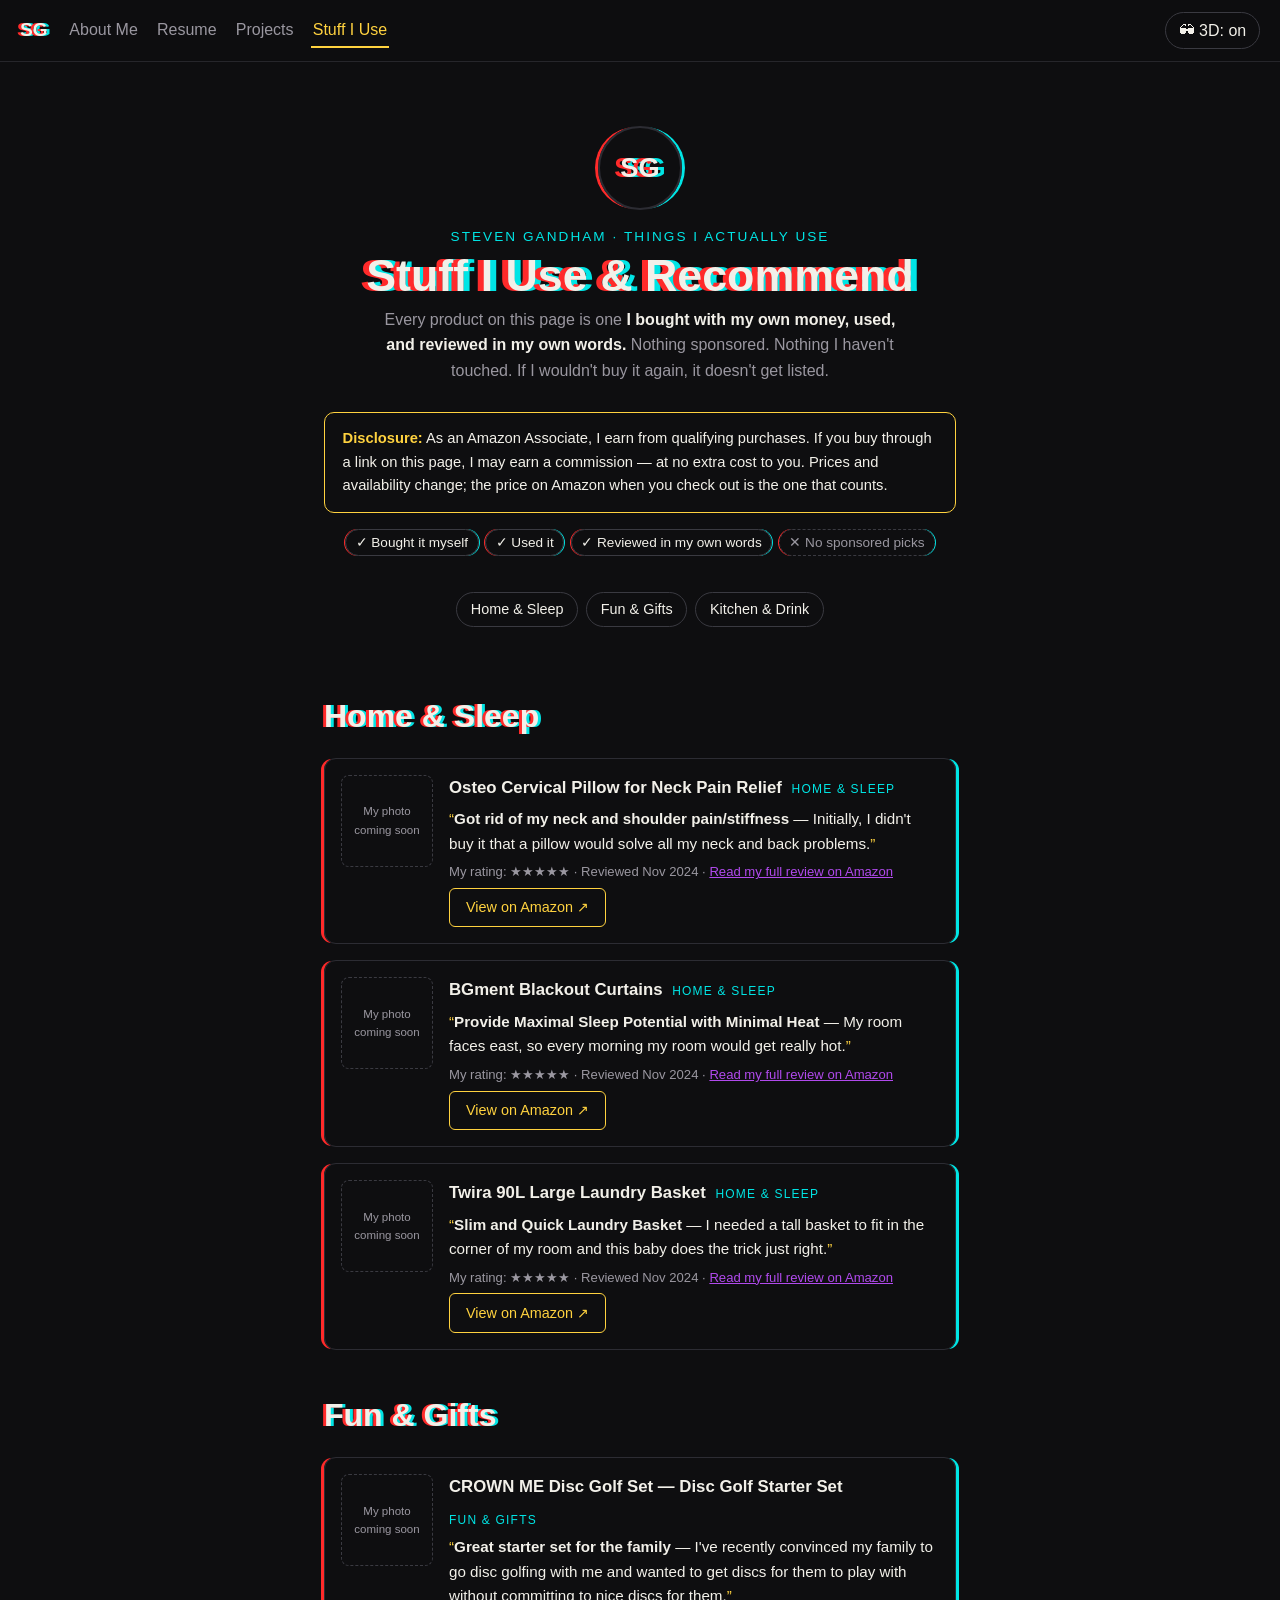
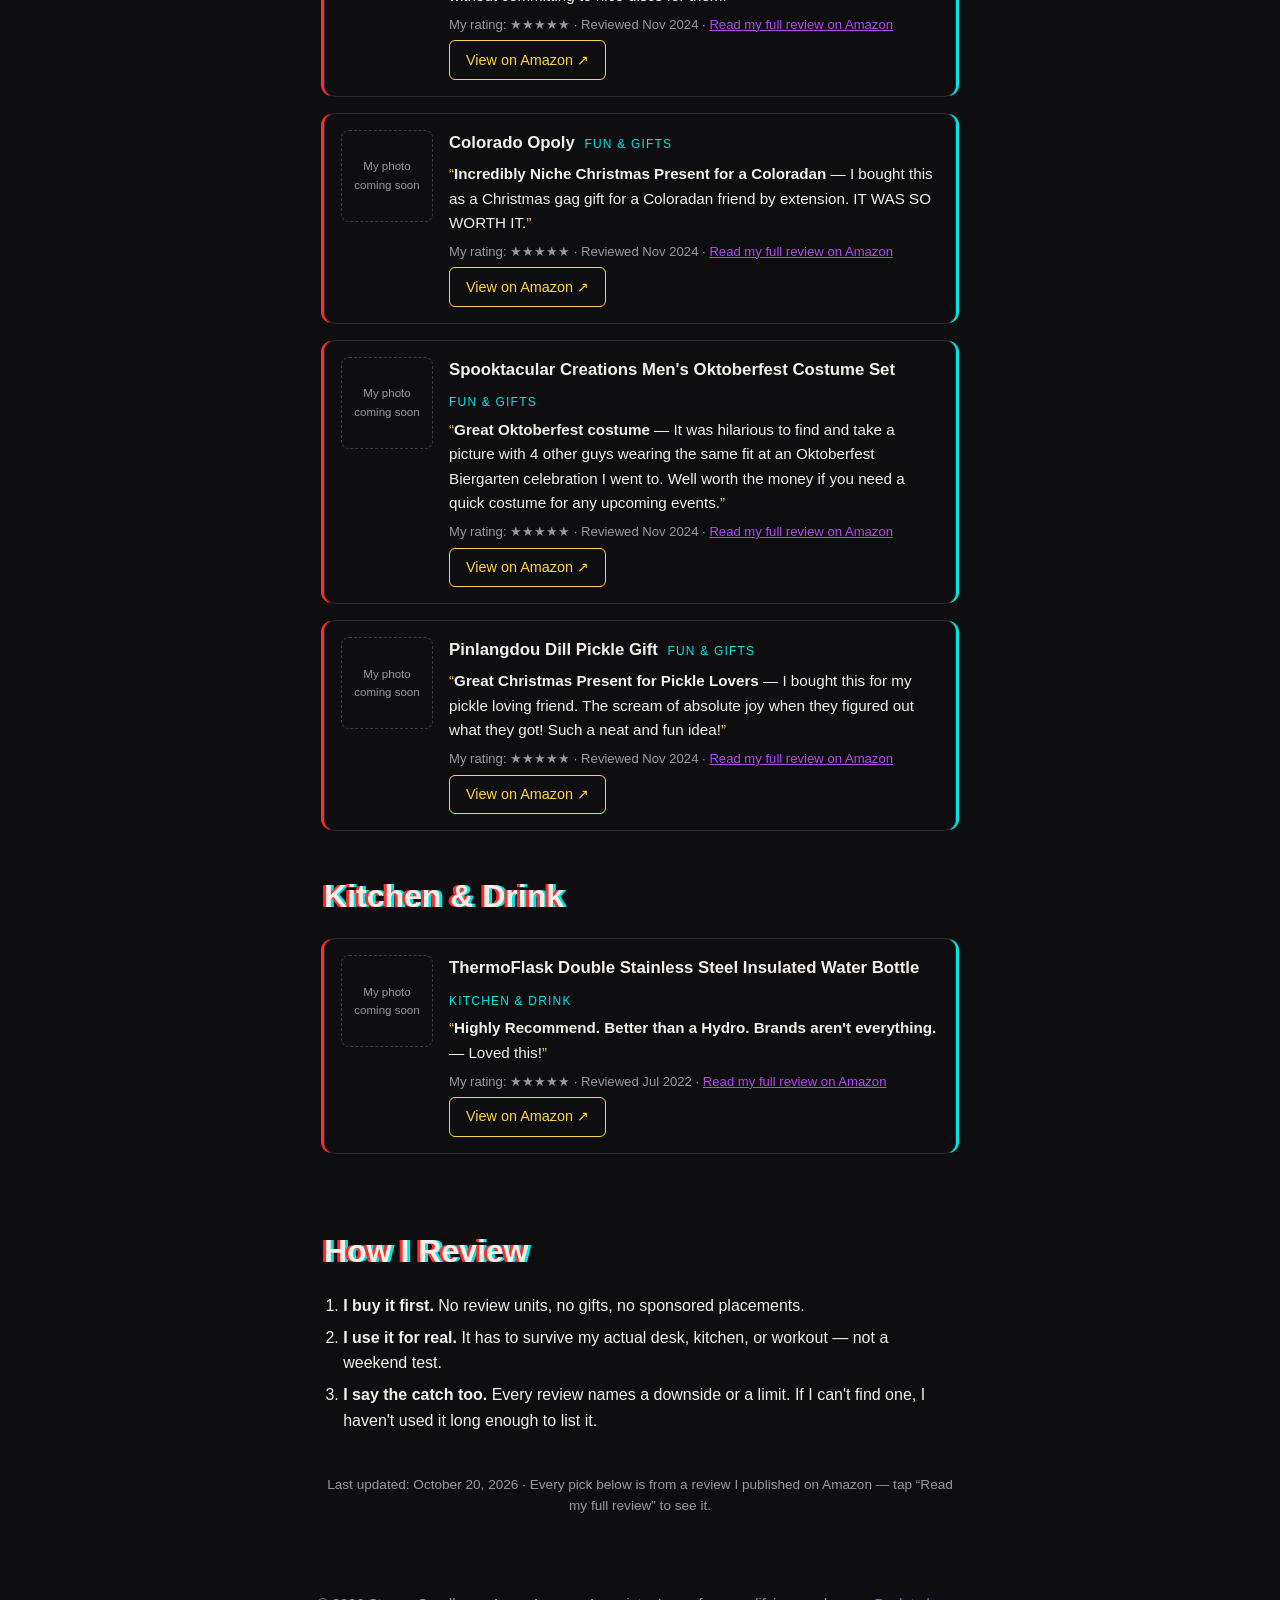
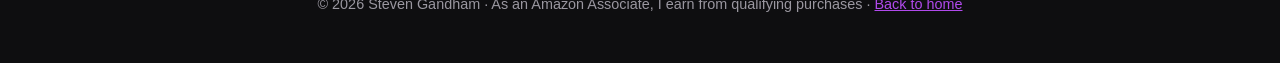
==== amazon/index.html @ 06727a0f "Add Stuff I Use page (/stuff-i-use) with Amazon Associates picks - New stuff-i-use/index.html: 8 pro" ====
<!DOCTYPE html>
<html lang="en">
<head>
  <meta charset="UTF-8">
  <title>Stuff I Use — Steven Gandham</title>
  <meta http-equiv="refresh" content="0; url=/stuff-i-use">
  <link rel="canonical" href="https://stevengandham.com/stuff-i-use">
</head>
<body>
  <p>This page moved to <a href="/stuff-i-use">Stuff I Use</a>.</p>
</body>
</html>
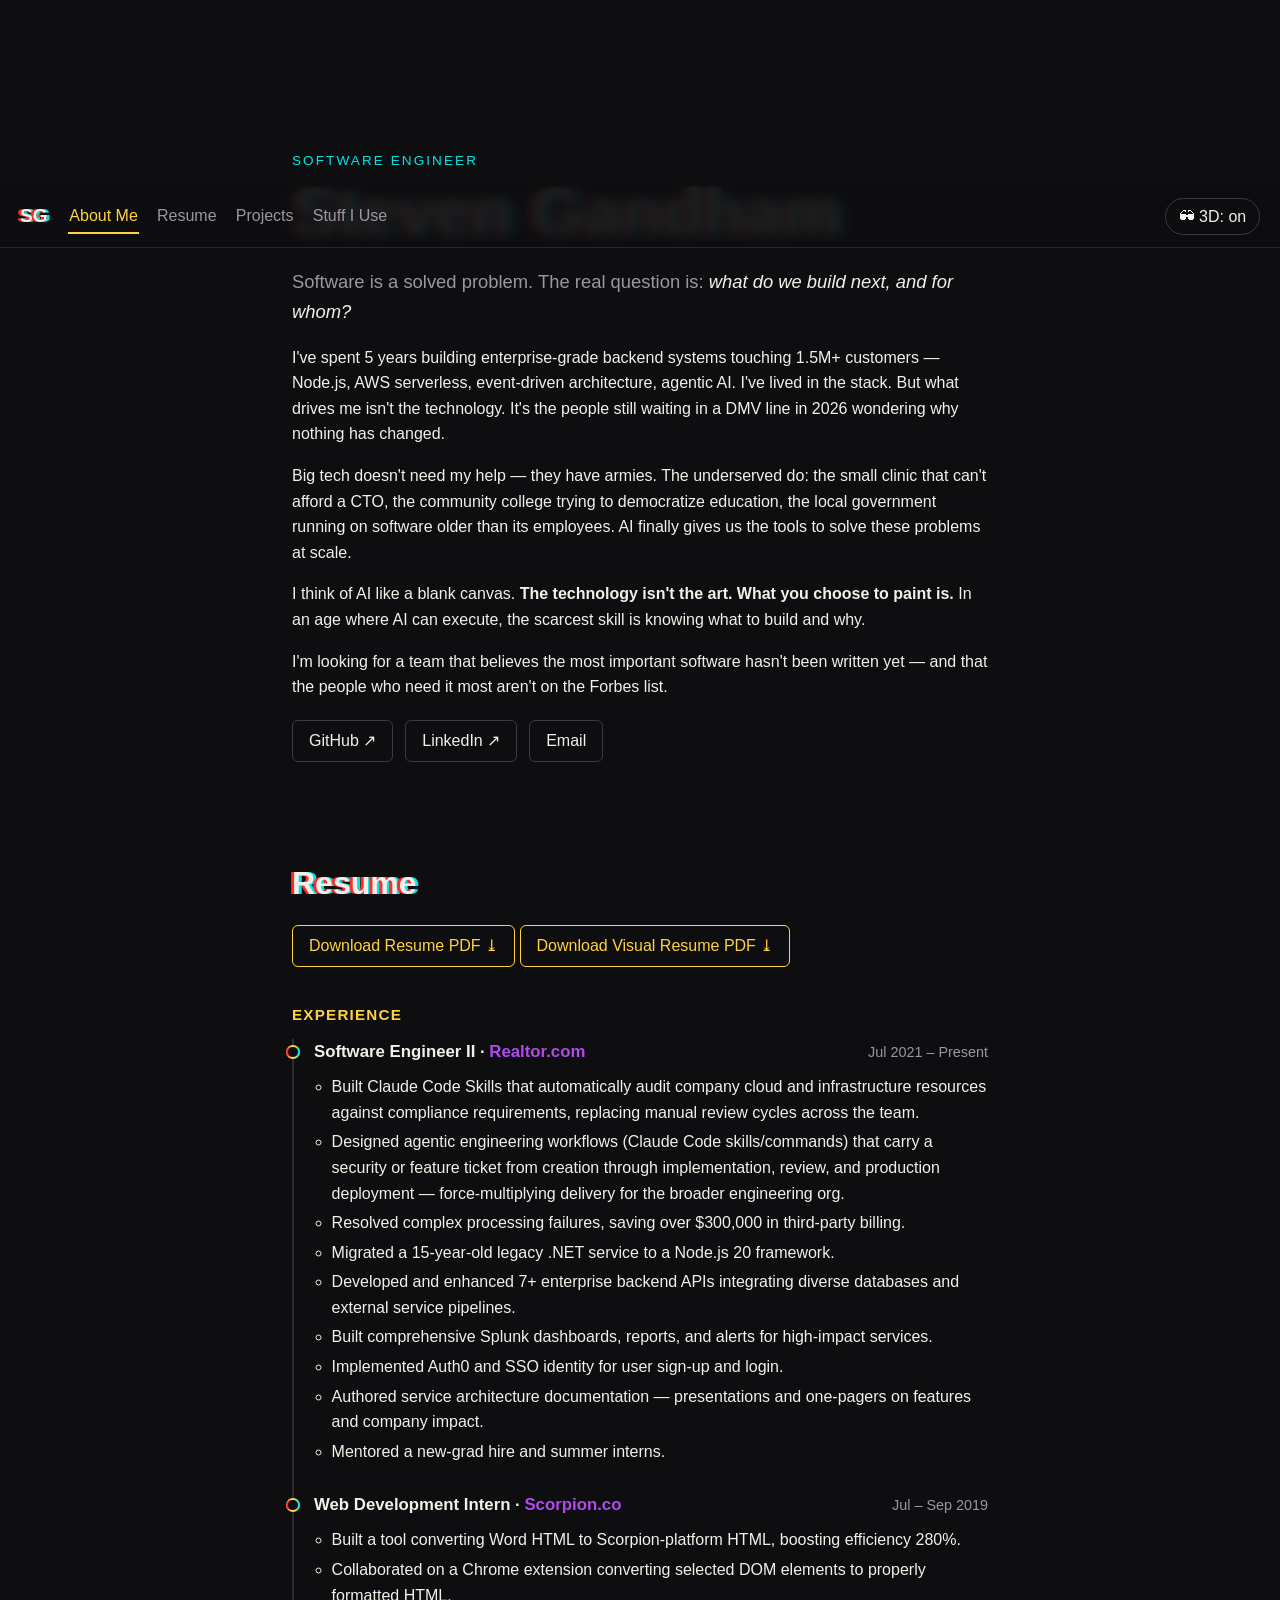
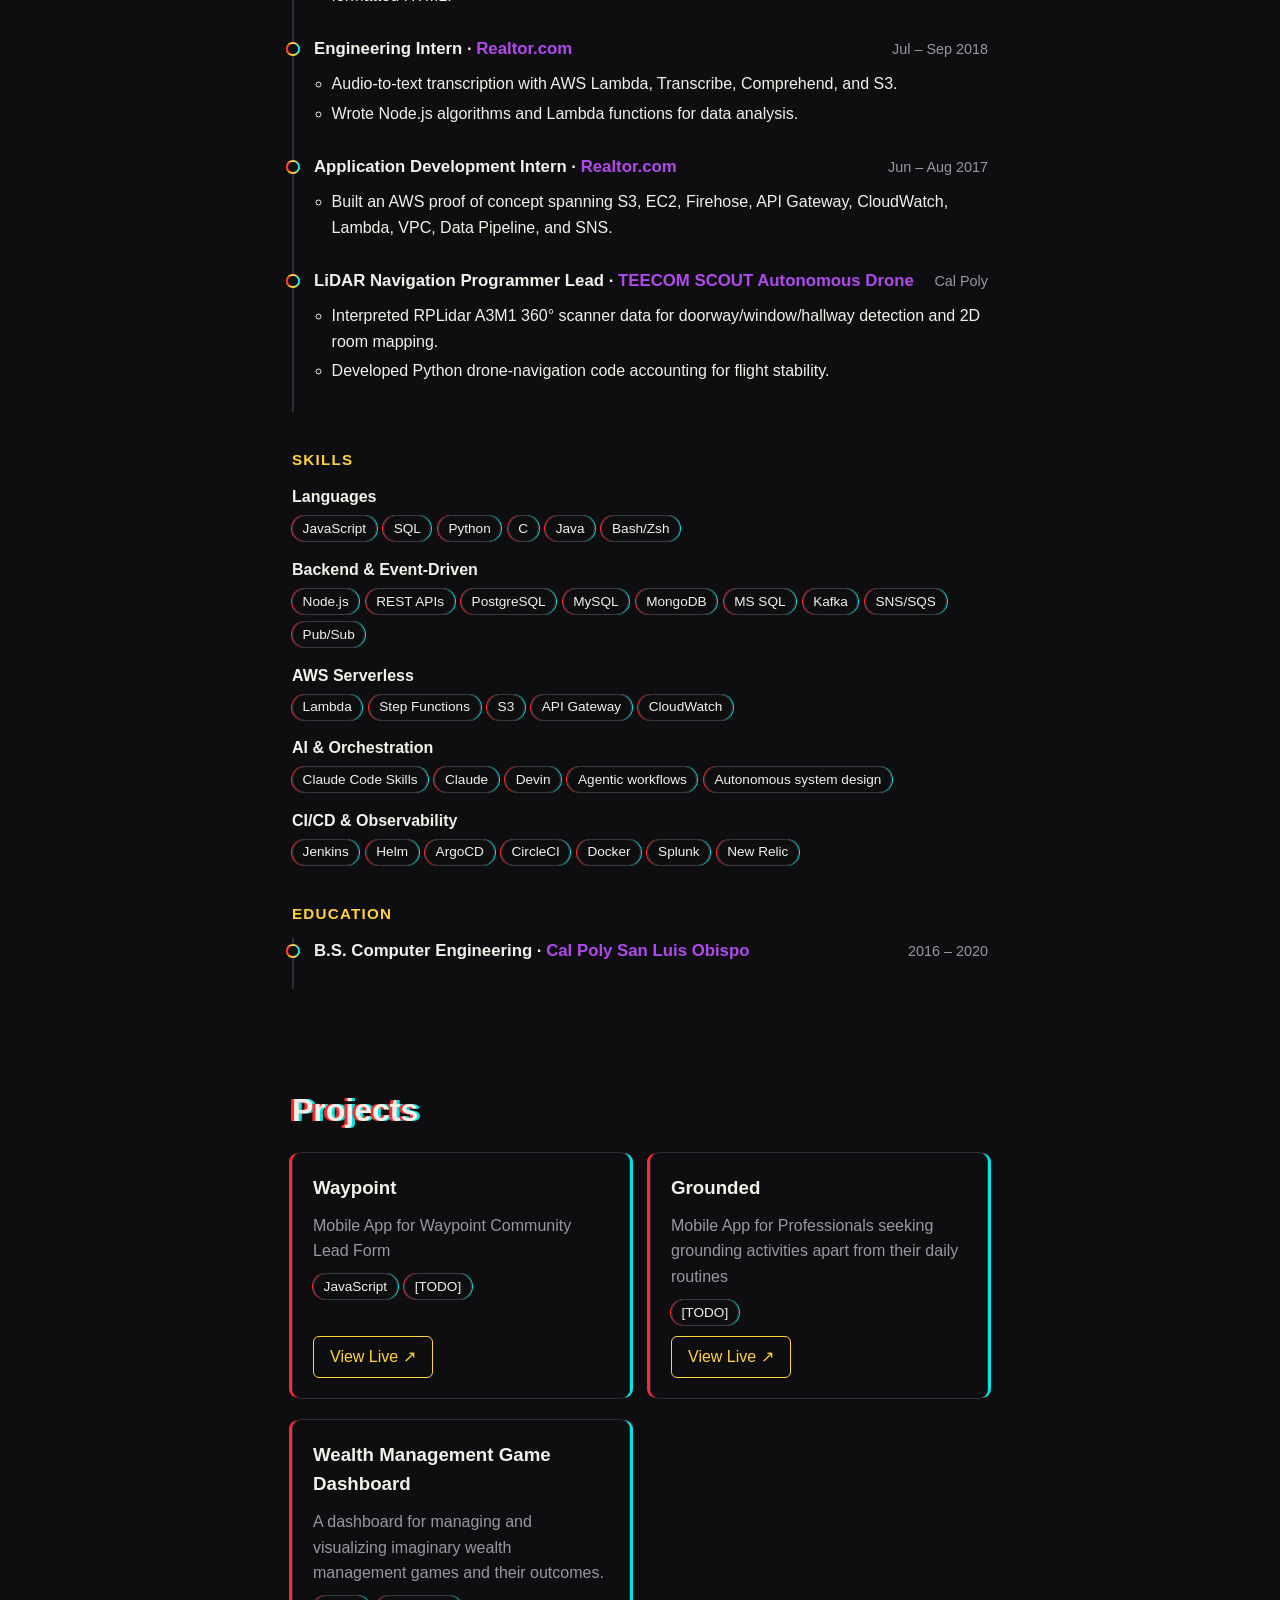
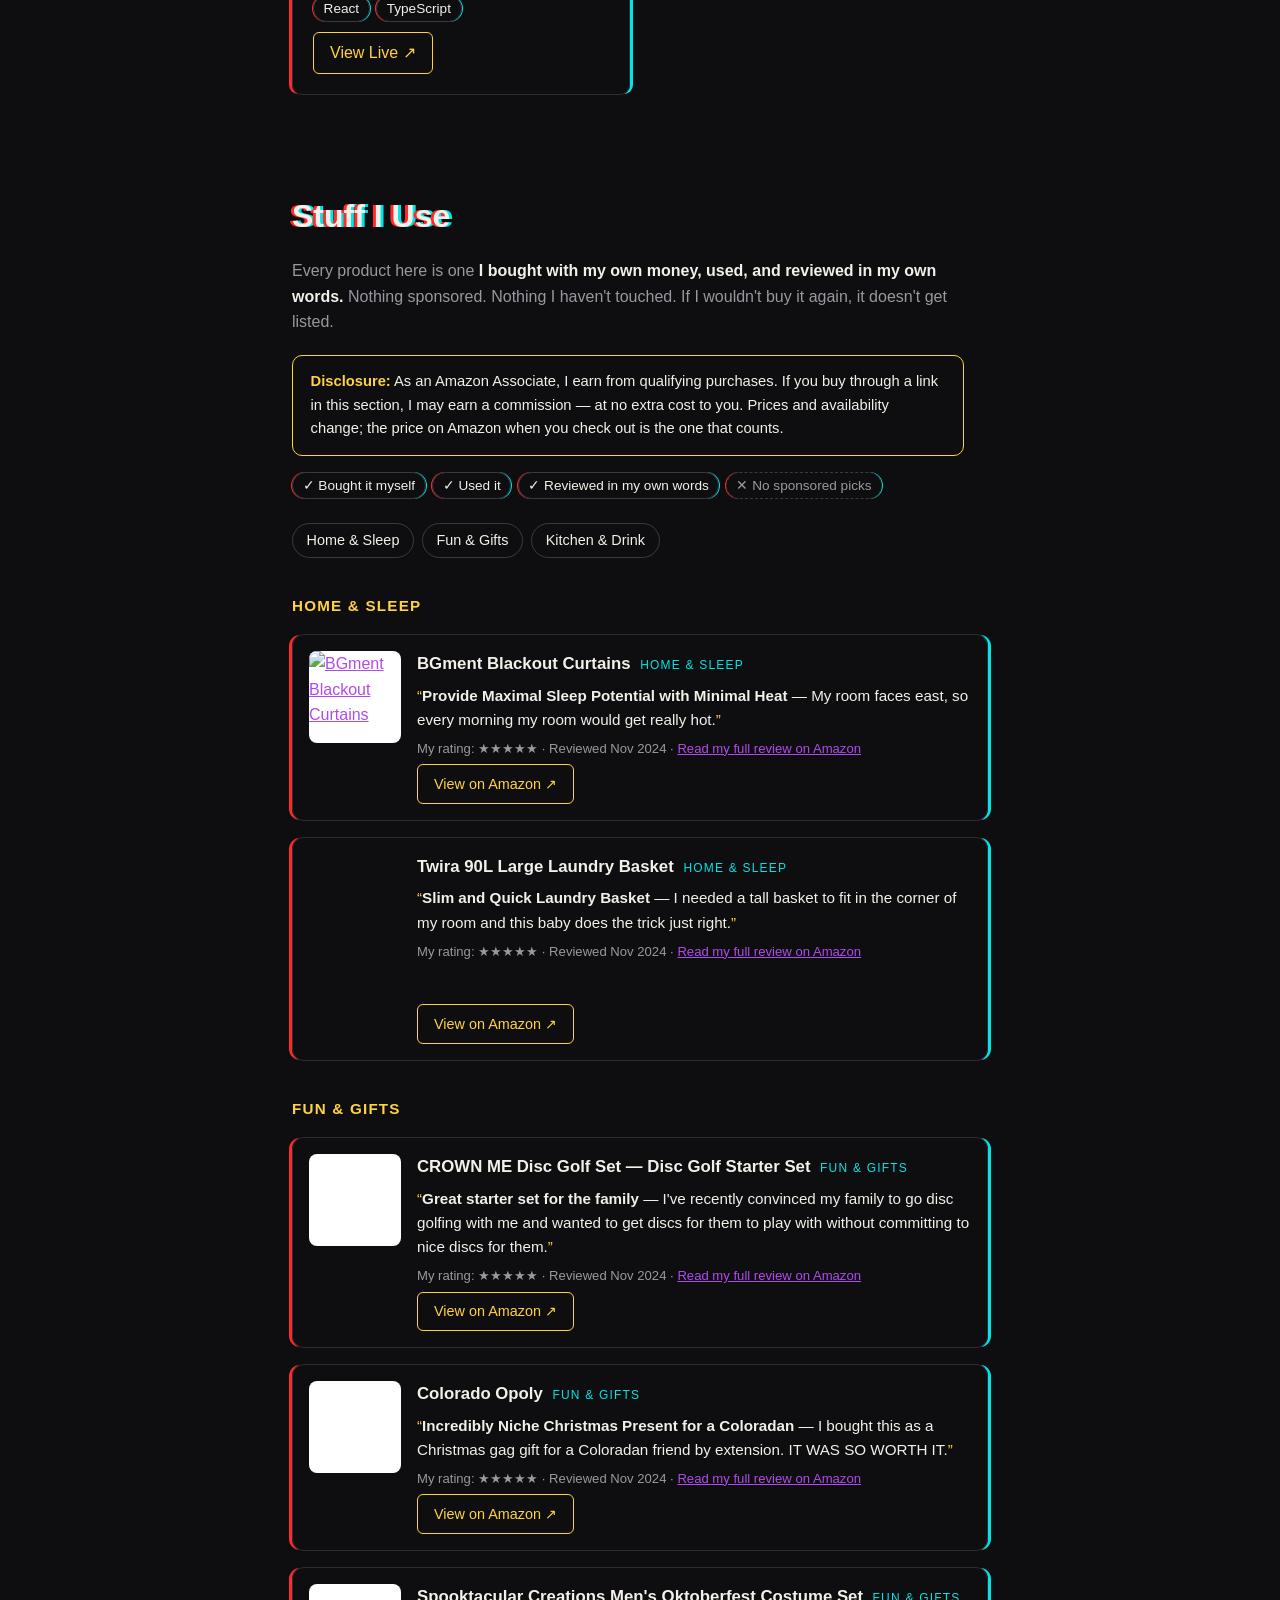
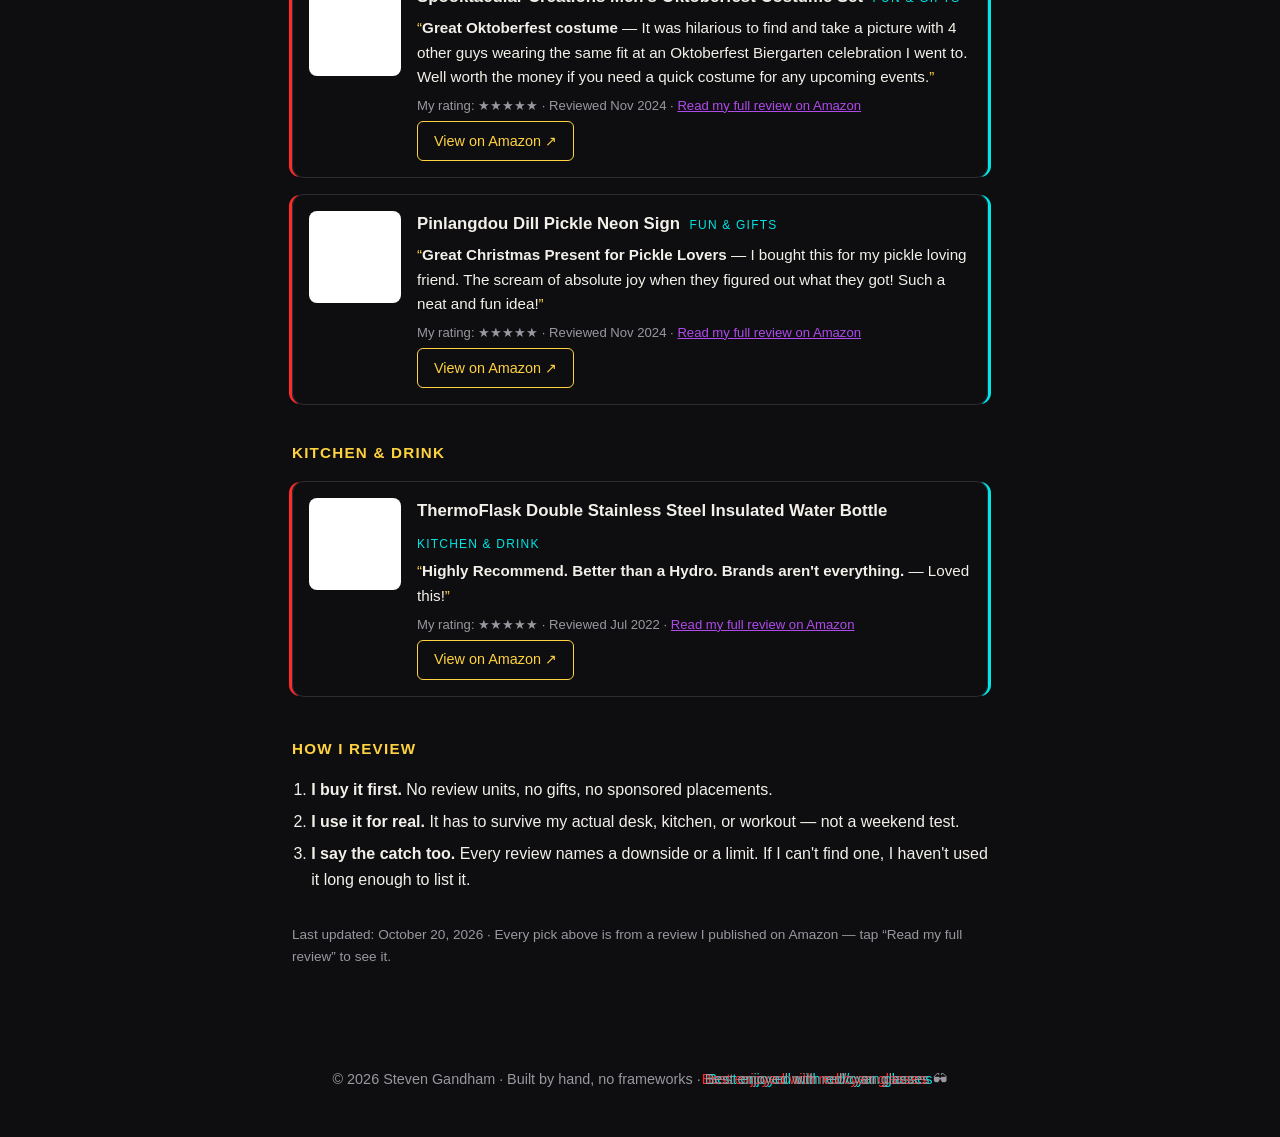
==== commit 8d68351d: "Move Stuff I Use into a homepage section (/#stuff-i-use) Per Steven: follow the site hash-section co" ====
--- a/amazon/index.html
+++ b/amazon/index.html
@@ -3,10 +3,10 @@
 <head>
   <meta charset="UTF-8">
   <title>Stuff I Use — Steven Gandham</title>
-  <meta http-equiv="refresh" content="0; url=/stuff-i-use">
-  <link rel="canonical" href="https://stevengandham.com/stuff-i-use">
+  <meta http-equiv="refresh" content="0; url=/#stuff-i-use">
+  <link rel="canonical" href="https://stevengandham.com/#stuff-i-use">
 </head>
 <body>
-  <p>This page moved to <a href="/stuff-i-use">Stuff I Use</a>.</p>
+  <p>This page moved to <a href="/#stuff-i-use">Stuff I Use</a>.</p>
 </body>
 </html>
